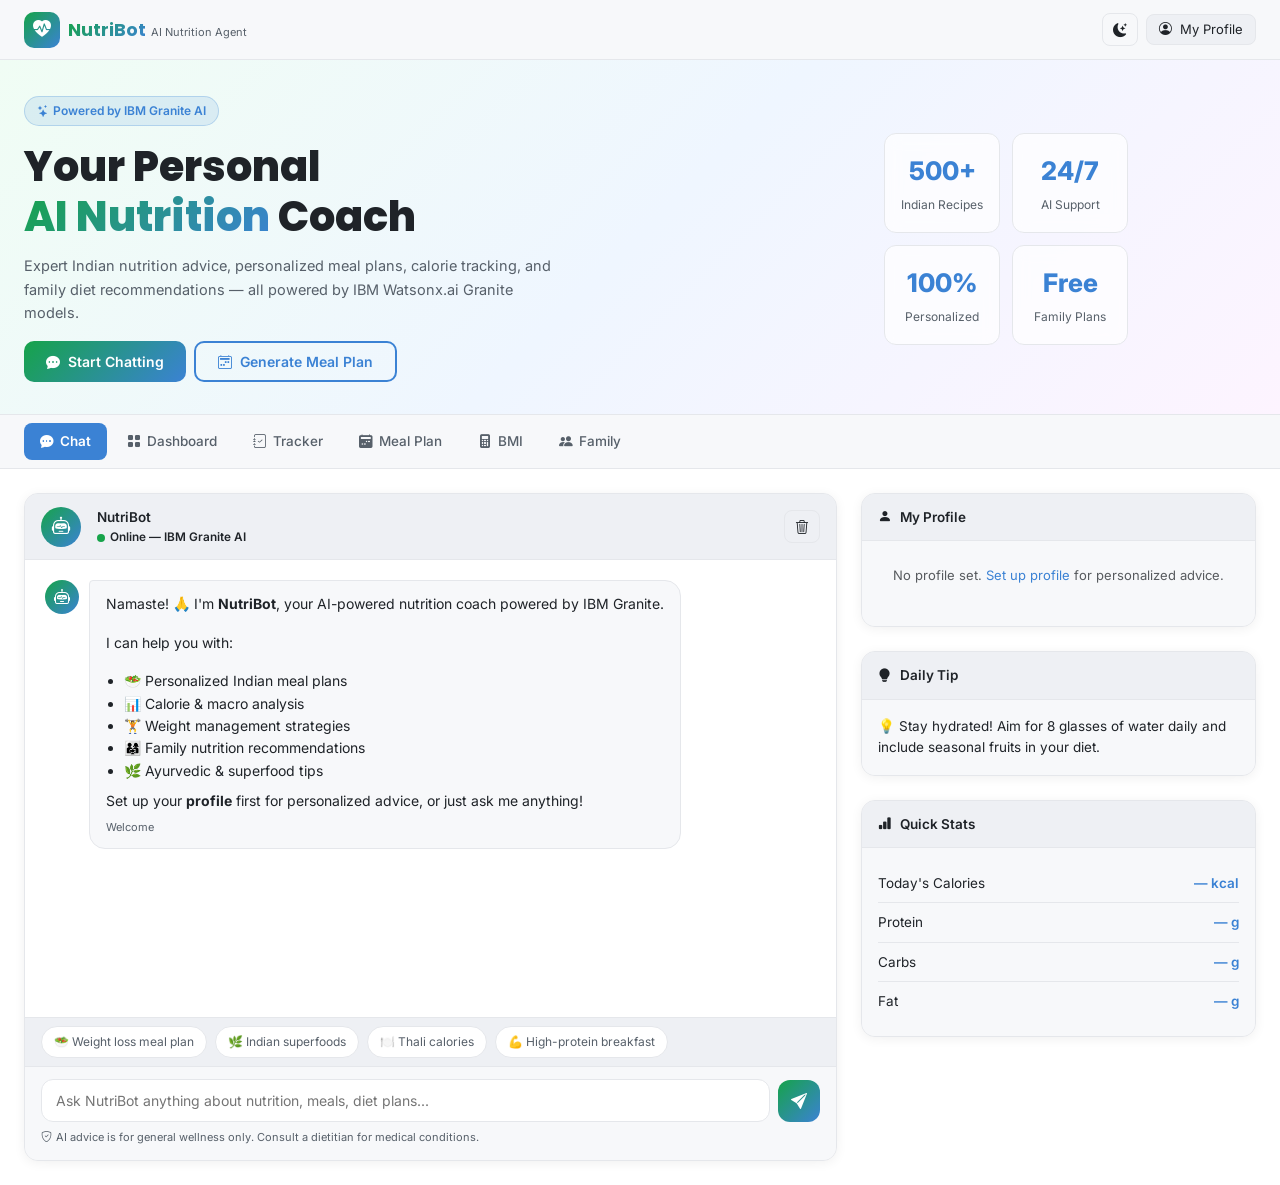
==== templates/index.html @ 31764395 "Initial commit" ====
<!DOCTYPE html>
<html lang="en" data-bs-theme="light">
<head>
  <meta charset="UTF-8" />
  <meta name="viewport" content="width=device-width, initial-scale=1.0" />
  <title>NutriBot — AI Nutrition Agent | IBM Watsonx.ai</title>
  <link href="https://cdn.jsdelivr.net/npm/bootstrap@5.3.3/dist/css/bootstrap.min.css" rel="stylesheet"/>
  <link href="https://cdn.jsdelivr.net/npm/bootstrap-icons@1.11.3/font/bootstrap-icons.css" rel="stylesheet"/>
  <link href="https://fonts.googleapis.com/css2?family=Inter:wght@300;400;500;600;700;800&family=Poppins:wght@400;600;700&display=swap" rel="stylesheet"/>
  <link rel="stylesheet" href="/static/css/style.css"/>
</head>
<body>

<!-- ════════════════════ NAVBAR ════════════════════ -->
<nav class="navbar navbar-expand-lg sticky-top" id="mainNav">
  <div class="container-fluid px-4">
    <a class="navbar-brand d-flex align-items-center gap-2" href="#">
      <div class="brand-icon">
        <i class="bi bi-heart-pulse-fill"></i>
      </div>
      <div>
        <span class="brand-name">NutriBot</span>
        <span class="brand-sub d-none d-sm-inline">AI Nutrition Agent</span>
      </div>
    </a>

    <div class="d-flex align-items-center gap-2 ms-auto">
      <button class="btn btn-sm btn-ghost" id="darkModeToggle" title="Toggle dark mode">
        <i class="bi bi-moon-stars-fill" id="darkIcon"></i>
      </button>
      <button class="btn btn-sm btn-profile" data-bs-toggle="modal" data-bs-target="#profileModal">
        <i class="bi bi-person-circle me-1"></i>
        <span id="navProfileName">My Profile</span>
      </button>
      <button class="navbar-toggler border-0" type="button" data-bs-toggle="offcanvas" data-bs-target="#mobileMenu">
        <i class="bi bi-list fs-4"></i>
      </button>
    </div>
  </div>
</nav>

<!-- ════════════════════ MOBILE OFFCANVAS NAV ════════════════════ -->
<div class="offcanvas offcanvas-end" id="mobileMenu">
  <div class="offcanvas-header">
    <h6 class="offcanvas-title">Navigation</h6>
    <button class="btn-close" data-bs-dismiss="offcanvas"></button>
  </div>
  <div class="offcanvas-body">
    <div class="nav flex-column gap-2">
      <button class="nav-link-btn active" onclick="showTab('chat')"><i class="bi bi-chat-dots-fill me-2"></i>Chat</button>
      <button class="nav-link-btn" onclick="showTab('dashboard')"><i class="bi bi-grid-fill me-2"></i>Dashboard</button>
      <button class="nav-link-btn" onclick="showTab('tracker')"><i class="bi bi-journal-check me-2"></i>Meal Tracker</button>
      <button class="nav-link-btn" onclick="showTab('planner')"><i class="bi bi-calendar2-week-fill me-2"></i>Meal Planner</button>
      <button class="nav-link-btn" onclick="showTab('bmi')"><i class="bi bi-calculator-fill me-2"></i>BMI Calculator</button>
      <button class="nav-link-btn" onclick="showTab('family')"><i class="bi bi-people-fill me-2"></i>Family Plan</button>
    </div>
  </div>
</div>

<!-- ════════════════════ HERO BANNER ════════════════════ -->
<div class="hero-banner" id="heroBanner">
  <div class="container-fluid px-4">
    <div class="row align-items-center gy-3">
      <div class="col-md-7">
        <div class="hero-badge mb-2"><i class="bi bi-stars me-1"></i> Powered by IBM Granite AI</div>
        <h1 class="hero-title">Your Personal<br><span class="hero-accent">AI Nutrition</span> Coach</h1>
        <p class="hero-sub">Expert Indian nutrition advice, personalized meal plans, calorie tracking, and family diet recommendations — all powered by IBM Watsonx.ai Granite models.</p>
        <div class="d-flex flex-wrap gap-2 mt-3">
          <button class="btn btn-primary-custom" onclick="showTab('chat')"><i class="bi bi-chat-dots-fill me-2"></i>Start Chatting</button>
          <button class="btn btn-outline-custom" onclick="showTab('planner')"><i class="bi bi-calendar2-week me-2"></i>Generate Meal Plan</button>
        </div>
      </div>
      <div class="col-md-5 d-none d-md-flex justify-content-center">
        <div class="hero-stats-grid">
          <div class="hero-stat"><span class="stat-num">500+</span><span class="stat-label">Indian Recipes</span></div>
          <div class="hero-stat"><span class="stat-num">24/7</span><span class="stat-label">AI Support</span></div>
          <div class="hero-stat"><span class="stat-num">100%</span><span class="stat-label">Personalized</span></div>
          <div class="hero-stat"><span class="stat-num">Free</span><span class="stat-label">Family Plans</span></div>
        </div>
      </div>
    </div>
  </div>
</div>

<!-- ════════════════════ TAB NAVIGATION ════════════════════ -->
<div class="tab-nav-wrapper sticky-top" id="tabNav">
  <div class="container-fluid px-4">
    <div class="tab-nav-inner">
      <button class="tab-btn active" id="tab-chat" onclick="showTab('chat')">
        <i class="bi bi-chat-dots-fill"></i><span>Chat</span>
      </button>
      <button class="tab-btn" id="tab-dashboard" onclick="showTab('dashboard')">
        <i class="bi bi-grid-fill"></i><span>Dashboard</span>
      </button>
      <button class="tab-btn" id="tab-tracker" onclick="showTab('tracker')">
        <i class="bi bi-journal-check"></i><span>Tracker</span>
      </button>
      <button class="tab-btn" id="tab-planner" onclick="showTab('planner')">
        <i class="bi bi-calendar2-week-fill"></i><span>Meal Plan</span>
      </button>
      <button class="tab-btn" id="tab-bmi" onclick="showTab('bmi')">
        <i class="bi bi-calculator-fill"></i><span>BMI</span>
      </button>
      <button class="tab-btn" id="tab-family" onclick="showTab('family')">
        <i class="bi bi-people-fill"></i><span>Family</span>
      </button>
    </div>
  </div>
</div>

<!-- ════════════════════ MAIN CONTENT ════════════════════ -->
<main class="main-content container-fluid px-4 py-4">

  <!-- ── CHAT TAB ─────────────────────────────────────── -->
  <div id="tab-content-chat" class="tab-content-panel active">
    <div class="row g-4">
      <!-- Chat Window -->
      <div class="col-lg-8">
        <div class="card-custom chat-card">
          <div class="card-header-custom">
            <div class="d-flex align-items-center gap-3">
              <div class="avatar-bot"><i class="bi bi-robot"></i></div>
              <div>
                <div class="fw-600">NutriBot</div>
                <div class="status-dot-wrap"><span class="status-dot"></span><small>Online — IBM Granite AI</small></div>
              </div>
            </div>
            <button class="btn btn-sm btn-ghost" onclick="clearChat()" title="Clear chat">
              <i class="bi bi-trash3"></i>
            </button>
          </div>

          <div class="chat-messages" id="chatMessages">
            <!-- Welcome message -->
            <div class="message bot-message">
              <div class="message-avatar"><i class="bi bi-robot"></i></div>
              <div class="message-bubble">
                <p>Namaste! 🙏 I'm <strong>NutriBot</strong>, your AI-powered nutrition coach powered by IBM Granite.</p>
                <p>I can help you with:</p>
                <ul class="mb-0">
                  <li>🥗 Personalized Indian meal plans</li>
                  <li>📊 Calorie & macro analysis</li>
                  <li>🏋️ Weight management strategies</li>
                  <li>👨‍👩‍👧 Family nutrition recommendations</li>
                  <li>🌿 Ayurvedic & superfood tips</li>
                </ul>
                <p class="mt-2 mb-0">Set up your <strong>profile</strong> first for personalized advice, or just ask me anything!</p>
                <span class="message-time">Welcome</span>
              </div>
            </div>
          </div>

          <!-- Quick prompts -->
          <div class="quick-prompts px-3 py-2">
            <div class="d-flex flex-wrap gap-2">
              <button class="quick-chip" onclick="sendQuick('Create a 1200 calorie Indian vegetarian meal plan for weight loss')">🥗 Weight loss meal plan</button>
              <button class="quick-chip" onclick="sendQuick('What are the best Indian superfoods for boosting immunity?')">🌿 Indian superfoods</button>
              <button class="quick-chip" onclick="sendQuick('How many calories are in a typical Indian thali?')">🍽️ Thali calories</button>
              <button class="quick-chip" onclick="sendQuick('Suggest high-protein vegetarian breakfast options')">💪 High-protein breakfast</button>
            </div>
          </div>

          <!-- Chat Input -->
          <div class="chat-input-area">
            <div class="d-flex align-items-end gap-2">
              <textarea class="chat-input" id="chatInput" placeholder="Ask NutriBot anything about nutrition, meals, diet plans..." rows="1" onkeydown="handleChatKey(event)" oninput="autoResize(this)"></textarea>
              <button class="btn btn-send" id="sendBtn" onclick="sendMessage()">
                <i class="bi bi-send-fill"></i>
              </button>
            </div>
            <div class="chat-footer-note"><i class="bi bi-shield-check me-1"></i>AI advice is for general wellness only. Consult a dietitian for medical conditions.</div>
          </div>
        </div>
      </div>

      <!-- Chat Sidebar -->
      <div class="col-lg-4">
        <div class="card-custom mb-4">
          <div class="card-header-custom"><span><i class="bi bi-person-fill me-2"></i>My Profile</span></div>
          <div class="card-body-custom p-3">
            <div id="profileSummary" class="profile-summary">
              <p class="text-muted text-center py-2">No profile set. <a href="#" onclick="openProfileModal()">Set up profile</a> for personalized advice.</p>
            </div>
          </div>
        </div>

        <div class="card-custom mb-4">
          <div class="card-header-custom"><span><i class="bi bi-lightbulb-fill me-2"></i>Daily Tip</span></div>
          <div class="card-body-custom p-3">
            <div id="dailyTip" class="tip-card">
              <div class="tip-loading"><div class="spinner-border spinner-border-sm text-success" role="status"></div><span class="ms-2">Loading tip...</span></div>
            </div>
          </div>
        </div>

        <div class="card-custom">
          <div class="card-header-custom"><span><i class="bi bi-bar-chart-fill me-2"></i>Quick Stats</span></div>
          <div class="card-body-custom p-3">
            <div class="quick-stat-item"><span>Today's Calories</span><span id="qs-calories" class="stat-val">— kcal</span></div>
            <div class="quick-stat-item"><span>Protein</span><span id="qs-protein" class="stat-val">— g</span></div>
            <div class="quick-stat-item"><span>Carbs</span><span id="qs-carbs" class="stat-val">— g</span></div>
            <div class="quick-stat-item"><span>Fat</span><span id="qs-fat" class="stat-val">— g</span></div>
          </div>
        </div>
      </div>
    </div>
  </div>

  <!-- ── DASHBOARD TAB ─────────────────────────────────── -->
  <div id="tab-content-dashboard" class="tab-content-panel">
    <div class="section-header">
      <h2 class="section-title"><i class="bi bi-grid-fill me-2"></i>Nutrition Dashboard</h2>
      <p class="section-sub">Your daily nutrition overview and insights</p>
    </div>
    <div class="row g-4">
      <!-- Calorie Ring -->
      <div class="col-sm-6 col-lg-3">
        <div class="card-custom metric-card">
          <div class="metric-icon bg-success-soft"><i class="bi bi-fire text-success"></i></div>
          <div class="metric-value" id="dash-calories">0</div>
          <div class="metric-label">Calories Today</div>
          <div class="metric-sub" id="dash-calorie-goal">Goal: — kcal</div>
          <div class="progress mt-2" style="height:6px">
            <div class="progress-bar bg-success" id="dash-calorie-bar" style="width:0%"></div>
          </div>
        </div>
      </div>
      <div class="col-sm-6 col-lg-3">
        <div class="card-custom metric-card">
          <div class="metric-icon bg-primary-soft"><i class="bi bi-egg-fried text-primary"></i></div>
          <div class="metric-value" id="dash-protein">0g</div>
          <div class="metric-label">Protein</div>
          <div class="metric-sub" id="dash-protein-goal">Goal: — g</div>
          <div class="progress mt-2" style="height:6px">
            <div class="progress-bar bg-primary" id="dash-protein-bar" style="width:0%"></div>
          </div>
        </div>
      </div>
      <div class="col-sm-6 col-lg-3">
        <div class="card-custom metric-card">
          <div class="metric-icon bg-warning-soft"><i class="bi bi-basket-fill text-warning"></i></div>
          <div class="metric-value" id="dash-carbs">0g</div>
          <div class="metric-label">Carbohydrates</div>
          <div class="metric-sub" id="dash-carbs-goal">Goal: — g</div>
          <div class="progress mt-2" style="height:6px">
            <div class="progress-bar bg-warning" id="dash-carbs-bar" style="width:0%"></div>
          </div>
        </div>
      </div>
      <div class="col-sm-6 col-lg-3">
        <div class="card-custom metric-card">
          <div class="metric-icon bg-danger-soft"><i class="bi bi-droplet-fill text-danger"></i></div>
          <div class="metric-value" id="dash-fat">0g</div>
          <div class="metric-label">Fat</div>
          <div class="metric-sub" id="dash-fat-goal">Goal: — g</div>
          <div class="progress mt-2" style="height:6px">
            <div class="progress-bar bg-danger" id="dash-fat-bar" style="width:0%"></div>
          </div>
        </div>
      </div>

      <!-- Macro Chart -->
      <div class="col-lg-5">
        <div class="card-custom h-100">
          <div class="card-header-custom"><span><i class="bi bi-pie-chart-fill me-2"></i>Macro Breakdown</span></div>
          <div class="card-body-custom p-3 d-flex align-items-center justify-content-center">
            <div class="macro-donut-wrap">
              <svg viewBox="0 0 200 200" class="macro-donut" id="macroPieChart">
                <circle cx="100" cy="100" r="70" fill="none" stroke="#e5e7eb" stroke-width="30"/>
                <circle cx="100" cy="100" r="70" fill="none" stroke="#3b82f6" stroke-width="30"
                  stroke-dasharray="0 440" id="donut-protein" stroke-dashoffset="0"
                  transform="rotate(-90 100 100)"/>
                <circle cx="100" cy="100" r="70" fill="none" stroke="#f59e0b" stroke-width="30"
                  stroke-dasharray="0 440" id="donut-carbs" stroke-dashoffset="0"
                  transform="rotate(-90 100 100)"/>
                <circle cx="100" cy="100" r="70" fill="none" stroke="#ef4444" stroke-width="30"
                  stroke-dasharray="0 440" id="donut-fat" stroke-dashoffset="0"
                  transform="rotate(-90 100 100)"/>
                <text x="100" y="97" text-anchor="middle" class="donut-center-num" id="donut-kcal">0</text>
                <text x="100" y="113" text-anchor="middle" class="donut-center-label">kcal</text>
              </svg>
              <div class="donut-legend">
                <div class="legend-item"><span class="dot bg-primary"></span>Protein</div>
                <div class="legend-item"><span class="dot bg-warning"></span>Carbs</div>
                <div class="legend-item"><span class="dot bg-danger"></span>Fat</div>
              </div>
            </div>
          </div>
        </div>
      </div>

      <!-- Today's Log -->
      <div class="col-lg-7">
        <div class="card-custom h-100">
          <div class="card-header-custom">
            <span><i class="bi bi-list-check me-2"></i>Today's Meals</span>
            <button class="btn btn-sm btn-ghost" onclick="showTab('tracker')">View All</button>
          </div>
          <div class="card-body-custom p-0">
            <div id="dash-meal-list" class="meal-list-compact">
              <p class="text-muted text-center py-4">No meals logged today.<br>Go to <a href="#" onclick="showTab('tracker')">Meal Tracker</a> to add meals.</p>
            </div>
          </div>
        </div>
      </div>

      <!-- Water Tracker -->
      <div class="col-sm-6 col-lg-4">
        <div class="card-custom">
          <div class="card-header-custom"><span><i class="bi bi-droplet-half me-2"></i>Water Intake</span></div>
          <div class="card-body-custom p-3">
            <div class="water-tracker">
              <div class="water-glasses" id="waterGlasses"></div>
              <div class="d-flex justify-content-between align-items-center mt-3">
                <span id="waterCount" class="water-count">0 / 8 glasses</span>
                <div class="d-flex gap-2">
                  <button class="btn btn-sm btn-outline-primary" onclick="addWater()"><i class="bi bi-plus"></i></button>
                  <button class="btn btn-sm btn-outline-secondary" onclick="removeWater()"><i class="bi bi-dash"></i></button>
                </div>
              </div>
            </div>
          </div>
        </div>
      </div>

      <!-- Fiber Tracker -->
      <div class="col-sm-6 col-lg-4">
        <div class="card-custom">
          <div class="card-header-custom"><span><i class="bi bi-leaf-fill me-2"></i>Fiber Intake</span></div>
          <div class="card-body-custom p-3">
            <div class="text-center">
              <div class="fiber-gauge-wrap">
                <div class="fiber-value" id="fiber-val">0g</div>
                <div class="fiber-goal">Goal: 25–30g</div>
              </div>
              <div class="progress mt-2" style="height:10px;border-radius:10px">
                <div class="progress-bar bg-success" id="fiber-bar" style="width:0%"></div>
              </div>
            </div>
          </div>
        </div>
      </div>

      <!-- Quick Analyze -->
      <div class="col-lg-4">
        <div class="card-custom">
          <div class="card-header-custom"><span><i class="bi bi-search me-2"></i>Analyze a Meal</span></div>
          <div class="card-body-custom p-3">
            <textarea class="form-control" id="analyzeMealInput" rows="3" placeholder="Describe a meal, e.g. '2 rotis with dal and sabzi'"></textarea>
            <button class="btn btn-primary-custom w-100 mt-2" onclick="analyzeMeal()">
              <span id="analyzeBtn-text"><i class="bi bi-magic me-2"></i>Analyze</span>
              <span id="analyzeBtn-spinner" class="d-none"><div class="spinner-border spinner-border-sm"></div> Analyzing...</span>
            </button>
            <div id="analyzeResult" class="result-box mt-3 d-none"></div>
          </div>
        </div>
      </div>
    </div>
  </div>

  <!-- ── MEAL TRACKER TAB ──────────────────────────────── -->
  <div id="tab-content-tracker" class="tab-content-panel">
    <div class="section-header">
      <h2 class="section-title"><i class="bi bi-journal-check me-2"></i>Meal Tracker</h2>
      <p class="section-sub">Track your daily food intake and monitor macros against your plan</p>
    </div>
    <div class="row g-4">
      <!-- Log Meal Form -->
      <div class="col-lg-4">
        <div class="card-custom">
          <div class="card-header-custom"><span><i class="bi bi-plus-circle-fill me-2"></i>Log a Meal</span></div>
          <div class="card-body-custom p-3">
            <div class="mb-3">
              <label class="form-label">Meal Name *</label>
              <input type="text" class="form-control" id="track-meal" placeholder="e.g. Dal Tadka with 2 Rotis"/>
            </div>
            <div class="row g-2">
              <div class="col-6">
                <label class="form-label">Calories *</label>
                <input type="number" class="form-control" id="track-calories" placeholder="kcal" min="0"/>
              </div>
              <div class="col-6">
                <label class="form-label">Protein (g)</label>
                <input type="number" class="form-control" id="track-protein" placeholder="g" min="0"/>
              </div>
              <div class="col-6">
                <label class="form-label">Carbs (g)</label>
                <input type="number" class="form-control" id="track-carbs" placeholder="g" min="0"/>
              </div>
              <div class="col-6">
                <label class="form-label">Fat (g)</label>
                <input type="number" class="form-control" id="track-fat" placeholder="g" min="0"/>
              </div>
              <div class="col-6">
                <label class="form-label">Fiber (g)</label>
                <input type="number" class="form-control" id="track-fiber" placeholder="g" min="0"/>
              </div>
              <div class="col-6">
                <label class="form-label">Time</label>
                <input type="time" class="form-control" id="track-time"/>
              </div>
            </div>
            <button class="btn btn-primary-custom w-100 mt-3" onclick="logMeal()">
              <i class="bi bi-plus-lg me-2"></i>Add to Tracker
            </button>
            <button class="btn btn-outline-secondary w-100 mt-2" onclick="openAnalyzeAndLog()">
              <i class="bi bi-magic me-2"></i>AI Auto-Fill
            </button>
          </div>
        </div>

        <!-- Daily Targets Card -->
        <div class="card-custom mt-4">
          <div class="card-header-custom">
            <span><i class="bi bi-bullseye me-2"></i>Daily Targets</span>
            <button class="btn btn-sm btn-ghost" onclick="openProfileModal()"><i class="bi bi-pencil"></i></button>
          </div>
          <div class="card-body-custom p-3" id="daily-targets-panel">
            <p class="text-muted text-center small">Set your profile to see targets</p>
          </div>
        </div>
      </div>

      <!-- Today's Log -->
      <div class="col-lg-8">
        <div class="card-custom">
          <div class="card-header-custom">
            <span><i class="bi bi-calendar-check me-2"></i>Today's Log — <span id="todayDate"></span></span>
            <button class="btn btn-sm btn-outline-danger" onclick="clearTodayLog()"><i class="bi bi-trash3 me-1"></i>Clear</button>
          </div>
          <div class="card-body-custom p-0">
            <div id="todayMealList" class="meal-log-list">
              <div class="empty-state"><i class="bi bi-journal-plus"></i><p>No meals logged today</p><small>Start by logging your breakfast!</small></div>
            </div>
          </div>
        </div>

        <!-- Macro Progress Bars -->
        <div class="card-custom mt-4">
          <div class="card-header-custom"><span><i class="bi bi-bar-chart-steps me-2"></i>Macro Progress</span></div>
          <div class="card-body-custom p-3">
            <div class="macro-progress-item mb-3">
              <div class="d-flex justify-content-between mb-1">
                <span class="fw-500"><i class="bi bi-fire text-success me-1"></i>Calories</span>
                <span id="prog-cal-text">0 / — kcal</span>
              </div>
              <div class="progress" style="height:12px;border-radius:6px">
                <div class="progress-bar bg-success" id="prog-cal-bar" style="width:0%"></div>
              </div>
            </div>
            <div class="macro-progress-item mb-3">
              <div class="d-flex justify-content-between mb-1">
                <span class="fw-500"><i class="bi bi-egg-fried text-primary me-1"></i>Protein</span>
                <span id="prog-pro-text">0 / — g</span>
              </div>
              <div class="progress" style="height:12px;border-radius:6px">
                <div class="progress-bar bg-primary" id="prog-pro-bar" style="width:0%"></div>
              </div>
            </div>
            <div class="macro-progress-item mb-3">
              <div class="d-flex justify-content-between mb-1">
                <span class="fw-500"><i class="bi bi-basket-fill text-warning me-1"></i>Carbs</span>
                <span id="prog-carb-text">0 / — g</span>
              </div>
              <div class="progress" style="height:12px;border-radius:6px">
                <div class="progress-bar bg-warning" id="prog-carb-bar" style="width:0%"></div>
              </div>
            </div>
            <div class="macro-progress-item">
              <div class="d-flex justify-content-between mb-1">
                <span class="fw-500"><i class="bi bi-droplet-fill text-danger me-1"></i>Fat</span>
                <span id="prog-fat-text">0 / — g</span>
              </div>
              <div class="progress" style="height:12px;border-radius:6px">
                <div class="progress-bar bg-danger" id="prog-fat-bar" style="width:0%"></div>
              </div>
            </div>
          </div>
        </div>
      </div>
    </div>

    <!-- AI Analyze & Log Modal -->
    <div class="modal fade" id="analyzeLogModal" tabindex="-1">
      <div class="modal-dialog modal-lg">
        <div class="modal-content card-custom border-0">
          <div class="modal-header card-header-custom">
            <h5 class="modal-title"><i class="bi bi-magic me-2"></i>AI Meal Analyzer</h5>
            <button class="btn-close" data-bs-dismiss="modal"></button>
          </div>
          <div class="modal-body p-4">
            <div class="mb-3">
              <label class="form-label">Describe your meal</label>
              <textarea class="form-control" id="aiAnalyzeInput" rows="3" placeholder="e.g. 2 rotis with dal makhani and baingan bharta"></textarea>
            </div>
            <button class="btn btn-primary-custom" onclick="aiAnalyzeForLog()">
              <span id="aiAnalyzeBtn-text"><i class="bi bi-magic me-2"></i>Analyze with AI</span>
              <span id="aiAnalyzeBtn-spinner" class="d-none"><div class="spinner-border spinner-border-sm"></div> Analyzing...</span>
            </button>
            <div id="aiAnalyzeResult" class="result-box mt-3 d-none"></div>
            <div id="aiAnalyzeLogForm" class="mt-3 d-none">
              <hr/>
              <h6>Parsed Values (edit if needed):</h6>
              <div class="row g-2">
                <div class="col-6"><label>Meal Name</label><input type="text" class="form-control" id="ai-meal-name"/></div>
                <div class="col-6"><label>Calories</label><input type="number" class="form-control" id="ai-calories"/></div>
                <div class="col-4"><label>Protein (g)</label><input type="number" class="form-control" id="ai-protein"/></div>
                <div class="col-4"><label>Carbs (g)</label><input type="number" class="form-control" id="ai-carbs"/></div>
                <div class="col-4"><label>Fat (g)</label><input type="number" class="form-control" id="ai-fat"/></div>
              </div>
              <button class="btn btn-success w-100 mt-3" onclick="logFromAI()"><i class="bi bi-check-lg me-2"></i>Add to Tracker</button>
            </div>
          </div>
        </div>
      </div>
    </div>
  </div>

  <!-- ── MEAL PLANNER TAB ──────────────────────────────── -->
  <div id="tab-content-planner" class="tab-content-panel">
    <div class="section-header">
      <h2 class="section-title"><i class="bi bi-calendar2-week-fill me-2"></i>AI Meal Planner</h2>
      <p class="section-sub">Generate personalized meal plans powered by IBM Granite</p>
    </div>
    <div class="row g-4">
      <div class="col-lg-4">
        <div class="card-custom">
          <div class="card-header-custom"><span><i class="bi bi-sliders me-2"></i>Plan Settings</span></div>
          <div class="card-body-custom p-3">
            <div class="mb-3">
              <label class="form-label">Daily Calorie Target</label>
              <input type="number" class="form-control" id="plan-calories" value="2000" min="1200" max="4000"/>
            </div>
            <div class="mb-3">
              <label class="form-label">Diet Type</label>
              <select class="form-select" id="plan-diet">
                <option value="vegetarian">Vegetarian</option>
                <option value="vegan">Vegan</option>
                <option value="eggetarian">Eggetarian</option>
                <option value="non-vegetarian">Non-Vegetarian</option>
                <option value="jain">Jain</option>
                <option value="sattvic">Sattvic / Ayurvedic</option>
              </select>
            </div>
            <div class="mb-3">
              <label class="form-label">Cuisine Preference</label>
              <select class="form-select" id="plan-cuisine">
                <option value="Indian">Indian (Mixed)</option>
                <option value="North Indian">North Indian</option>
                <option value="South Indian">South Indian</option>
                <option value="Gujarati">Gujarati</option>
                <option value="Bengali">Bengali</option>
                <option value="Punjabi">Punjabi</option>
                <option value="Mediterranean">Mediterranean</option>
              </select>
            </div>
            <div class="mb-3">
              <label class="form-label">Goal</label>
              <select class="form-select" id="plan-goal">
                <option value="maintain weight">Maintain Weight</option>
                <option value="lose weight">Lose Weight</option>
                <option value="gain muscle">Gain Muscle</option>
                <option value="improve energy">Improve Energy</option>
                <option value="manage diabetes">Manage Diabetes</option>
              </select>
            </div>
            <div class="mb-3">
              <label class="form-label">Number of Days</label>
              <select class="form-select" id="plan-days">
                <option value="1">1 Day</option>
                <option value="3">3 Days</option>
                <option value="7" selected>7 Days</option>
              </select>
            </div>
            <div class="mb-3">
              <label class="form-label">Allergies / Restrictions</label>
              <input type="text" class="form-control" id="plan-allergies" placeholder="e.g. nuts, gluten, dairy"/>
            </div>
            <button class="btn btn-primary-custom w-100" onclick="generateMealPlan()" id="genPlanBtn">
              <span id="planBtn-text"><i class="bi bi-magic me-2"></i>Generate Plan with AI</span>
              <span id="planBtn-spinner" class="d-none"><div class="spinner-border spinner-border-sm"></div> Generating...</span>
            </button>
          </div>
        </div>
      </div>

      <div class="col-lg-8">
        <div class="card-custom" id="mealPlanResult">
          <div class="card-header-custom">
            <span><i class="bi bi-calendar2-check me-2"></i>Generated Meal Plan</span>
            <button class="btn btn-sm btn-ghost" id="copyPlanBtn" onclick="copyPlan()" style="display:none"><i class="bi bi-clipboard me-1"></i>Copy</button>
          </div>
          <div class="card-body-custom p-4" id="mealPlanContent">
            <div class="empty-state">
              <i class="bi bi-calendar2-plus"></i>
              <p>Your AI-generated meal plan will appear here</p>
              <small>Configure your preferences and click "Generate Plan"</small>
            </div>
          </div>
        </div>
      </div>
    </div>
  </div>

  <!-- ── BMI CALCULATOR TAB ────────────────────────────── -->
  <div id="tab-content-bmi" class="tab-content-panel">
    <div class="section-header">
      <h2 class="section-title"><i class="bi bi-calculator-fill me-2"></i>BMI & Nutrition Calculator</h2>
      <p class="section-sub">Calculate your BMI, BMR, TDEE and personalized macro targets</p>
    </div>
    <div class="row g-4">
      <div class="col-lg-5">
        <div class="card-custom">
          <div class="card-header-custom"><span><i class="bi bi-person-fill me-2"></i>Your Measurements</span></div>
          <div class="card-body-custom p-3">
            <div class="row g-3">
              <div class="col-6">
                <label class="form-label">Weight (kg) *</label>
                <input type="number" class="form-control" id="bmi-weight" placeholder="e.g. 65" min="20" max="300"/>
              </div>
              <div class="col-6">
                <label class="form-label">Height (cm) *</label>
                <input type="number" class="form-control" id="bmi-height" placeholder="e.g. 165" min="100" max="250"/>
              </div>
              <div class="col-6">
                <label class="form-label">Age *</label>
                <input type="number" class="form-control" id="bmi-age" placeholder="e.g. 28" min="10" max="100"/>
              </div>
              <div class="col-6">
                <label class="form-label">Gender *</label>
                <select class="form-select" id="bmi-gender">
                  <option value="male">Male</option>
                  <option value="female">Female</option>
                </select>
              </div>
              <div class="col-12">
                <label class="form-label">Activity Level</label>
                <select class="form-select" id="bmi-activity">
                  <option value="sedentary">Sedentary (desk job, no exercise)</option>
                  <option value="light">Light (1-3 days/week exercise)</option>
                  <option value="moderate" selected>Moderate (3-5 days/week)</option>
                  <option value="active">Active (6-7 days/week)</option>
                  <option value="very_active">Very Active (athlete)</option>
                </select>
              </div>
              <div class="col-6">
                <label class="form-label">Goal</label>
                <select class="form-select" id="bmi-goal">
                  <option value="maintain">Maintain</option>
                  <option value="lose">Lose Weight</option>
                  <option value="gain">Gain Weight</option>
                </select>
              </div>
              <div class="col-6">
                <label class="form-label">Macro Split</label>
                <select class="form-select" id="bmi-split">
                  <option value="balanced">Balanced (50/25/25)</option>
                  <option value="high_protein">High Protein (30/40/30)</option>
                  <option value="low_carb">Low Carb (25/35/40)</option>
                  <option value="keto">Keto (5/30/65)</option>
                </select>
              </div>
              <div class="col-12">
                <button class="btn btn-primary-custom w-100" onclick="calculateBMI()">
                  <i class="bi bi-calculator me-2"></i>Calculate
                </button>
              </div>
            </div>
          </div>
        </div>
      </div>

      <div class="col-lg-7" id="bmiResults" style="display:none">
        <div class="row g-3">
          <!-- BMI Card -->
          <div class="col-sm-6">
            <div class="card-custom metric-card text-center">
              <div class="bmi-circle" id="bmiCircle">
                <span id="bmiValue">--</span>
              </div>
              <div class="metric-label mt-2">BMI</div>
              <div class="badge mt-1" id="bmiCategory">--</div>
            </div>
          </div>
          <!-- BMR Card -->
          <div class="col-sm-6">
            <div class="card-custom metric-card">
              <div class="metric-icon bg-primary-soft"><i class="bi bi-heart-pulse-fill text-primary"></i></div>
              <div class="metric-value" id="bmrValue">--</div>
              <div class="metric-label">BMR (kcal/day)</div>
              <div class="metric-sub">Basal Metabolic Rate</div>
            </div>
          </div>
          <!-- TDEE Card -->
          <div class="col-sm-6">
            <div class="card-custom metric-card">
              <div class="metric-icon bg-warning-soft"><i class="bi bi-lightning-charge-fill text-warning"></i></div>
              <div class="metric-value" id="tdeeValue">--</div>
              <div class="metric-label">TDEE (kcal/day)</div>
              <div class="metric-sub">Total Daily Energy</div>
            </div>
          </div>
          <!-- Target Calories -->
          <div class="col-sm-6">
            <div class="card-custom metric-card">
              <div class="metric-icon bg-success-soft"><i class="bi bi-bullseye text-success"></i></div>
              <div class="metric-value" id="targetCalories">--</div>
              <div class="metric-label">Target (kcal/day)</div>
              <div class="metric-sub">Based on your goal</div>
            </div>
          </div>
          <!-- Macro Targets -->
          <div class="col-12">
            <div class="card-custom">
              <div class="card-header-custom"><span><i class="bi bi-bar-chart-fill me-2"></i>Daily Macro Targets</span></div>
              <div class="card-body-custom p-3">
                <div class="row g-3" id="macroTargets"></div>
              </div>
            </div>
          </div>
          <!-- BMI Scale -->
          <div class="col-12">
            <div class="card-custom">
              <div class="card-header-custom"><span><i class="bi bi-rulers me-2"></i>BMI Scale</span></div>
              <div class="card-body-custom p-3">
                <div class="bmi-scale">
                  <div class="bmi-scale-bar"></div>
                  <div class="bmi-scale-labels">
                    <span>Underweight<br>&lt;18.5</span>
                    <span>Normal<br>18.5–24.9</span>
                    <span>Overweight<br>25–29.9</span>
                    <span>Obese<br>&gt;30</span>
                  </div>
                  <div class="bmi-scale-pointer" id="bmiPointer" style="left:0%">▲</div>
                </div>
              </div>
            </div>
          </div>
        </div>
      </div>

      <!-- BMI placeholder -->
      <div class="col-lg-7" id="bmiPlaceholder">
        <div class="card-custom h-100">
          <div class="card-body-custom p-4 d-flex align-items-center justify-content-center">
            <div class="empty-state">
              <i class="bi bi-calculator" style="font-size:4rem;color:var(--accent)"></i>
              <p>Enter your measurements and click Calculate</p>
              <small>We'll compute your BMI, BMR, TDEE, and personalized macro targets</small>
            </div>
          </div>
        </div>
      </div>
    </div>
  </div>

  <!-- ── FAMILY PLAN TAB ───────────────────────────────── -->
  <div id="tab-content-family" class="tab-content-panel">
    <div class="section-header">
      <h2 class="section-title"><i class="bi bi-people-fill me-2"></i>Family Nutrition Planner</h2>
      <p class="section-sub">Create personalized nutrition plans for every family member</p>
    </div>
    <div class="row g-4">
      <div class="col-lg-5">
        <div class="card-custom">
          <div class="card-header-custom">
            <span><i class="bi bi-person-plus-fill me-2"></i>Family Members</span>
            <button class="btn btn-sm btn-primary-custom" onclick="addFamilyMember()"><i class="bi bi-plus-lg"></i></button>
          </div>
          <div class="card-body-custom p-3">
            <div id="familyMembersList">
              <!-- Members added dynamically -->
            </div>
            <button class="btn btn-outline-secondary w-100 mt-2" onclick="addFamilyMember()">
              <i class="bi bi-plus-circle me-2"></i>Add Family Member
            </button>
            <hr/>
            <div class="mb-3">
              <label class="form-label">Family Cuisine Preference</label>
              <select class="form-select" id="family-cuisine">
                <option value="Indian">Indian (Mixed)</option>
                <option value="North Indian">North Indian</option>
                <option value="South Indian">South Indian</option>
                <option value="Gujarati">Gujarati</option>
              </select>
            </div>
            <button class="btn btn-primary-custom w-100" onclick="generateFamilyPlan()" id="familyPlanBtn">
              <span id="familyBtn-text"><i class="bi bi-magic me-2"></i>Generate Family Plan</span>
              <span id="familyBtn-spinner" class="d-none"><div class="spinner-border spinner-border-sm"></div> Generating...</span>
            </button>
          </div>
        </div>
      </div>

      <div class="col-lg-7">
        <div class="card-custom">
          <div class="card-header-custom">
            <span><i class="bi bi-people-fill me-2"></i>Family Nutrition Plan</span>
            <button class="btn btn-sm btn-ghost" id="copyFamilyBtn" onclick="copyFamilyPlan()" style="display:none"><i class="bi bi-clipboard"></i></button>
          </div>
          <div class="card-body-custom p-4" id="familyPlanContent">
            <div class="empty-state">
              <i class="bi bi-people"></i>
              <p>Add family members and generate your personalized family plan</p>
              <small>Supports children, teens, adults, and seniors</small>
            </div>
          </div>
        </div>
      </div>
    </div>
  </div>

</main>

<!-- ════════════════════ PROFILE MODAL ════════════════════ -->
<div class="modal fade" id="profileModal" tabindex="-1">
  <div class="modal-dialog modal-lg">
    <div class="modal-content card-custom border-0">
      <div class="modal-header card-header-custom">
        <h5 class="modal-title"><i class="bi bi-person-circle me-2"></i>My Nutrition Profile</h5>
        <button class="btn-close" data-bs-dismiss="modal"></button>
      </div>
      <div class="modal-body p-4">
        <div class="row g-3">
          <div class="col-sm-6">
            <label class="form-label">Name</label>
            <input type="text" class="form-control" id="p-name" placeholder="Your name"/>
          </div>
          <div class="col-sm-6">
            <label class="form-label">Age</label>
            <input type="number" class="form-control" id="p-age" placeholder="Years" min="10" max="100"/>
          </div>
          <div class="col-sm-6">
            <label class="form-label">Gender</label>
            <select class="form-select" id="p-gender">
              <option value="male">Male</option>
              <option value="female">Female</option>
              <option value="other">Other / Prefer not to say</option>
            </select>
          </div>
          <div class="col-sm-3">
            <label class="form-label">Weight (kg)</label>
            <input type="number" class="form-control" id="p-weight" placeholder="kg"/>
          </div>
          <div class="col-sm-3">
            <label class="form-label">Height (cm)</label>
            <input type="number" class="form-control" id="p-height" placeholder="cm"/>
          </div>
          <div class="col-sm-6">
            <label class="form-label">Fitness Goal</label>
            <select class="form-select" id="p-goal">
              <option value="maintain weight">Maintain Weight</option>
              <option value="lose weight">Lose Weight</option>
              <option value="gain muscle">Gain Muscle</option>
              <option value="improve energy">Improve Energy</option>
              <option value="manage diabetes">Manage Diabetes</option>
            </select>
          </div>
          <div class="col-sm-6">
            <label class="form-label">Diet Type</label>
            <select class="form-select" id="p-diet">
              <option value="vegetarian">Vegetarian</option>
              <option value="vegan">Vegan</option>
              <option value="eggetarian">Eggetarian</option>
              <option value="non-vegetarian">Non-Vegetarian</option>
              <option value="jain">Jain</option>
            </select>
          </div>
          <div class="col-sm-6">
            <label class="form-label">Activity Level</label>
            <select class="form-select" id="p-activity">
              <option value="sedentary">Sedentary</option>
              <option value="light">Light Activity</option>
              <option value="moderate" selected>Moderate</option>
              <option value="active">Very Active</option>
            </select>
          </div>
          <div class="col-12">
            <label class="form-label">Allergies / Food Restrictions</label>
            <input type="text" class="form-control" id="p-allergies" placeholder="e.g. nuts, gluten, dairy, shellfish"/>
          </div>
          <div class="col-sm-6">
            <label class="form-label">Target Daily Calories</label>
            <input type="number" class="form-control" id="p-calories" placeholder="e.g. 1800 (auto-calculated)"/>
          </div>
          <div class="col-sm-6">
            <label class="form-label">Macro Split Preference</label>
            <select class="form-select" id="p-split">
              <option value="balanced">Balanced (50/25/25)</option>
              <option value="high_protein">High Protein (30/40/30)</option>
              <option value="low_carb">Low Carb (25/35/40)</option>
            </select>
          </div>
        </div>
      </div>
      <div class="modal-footer">
        <button class="btn btn-outline-secondary" data-bs-dismiss="modal">Cancel</button>
        <button class="btn btn-primary-custom" onclick="saveProfile()"><i class="bi bi-check-lg me-2"></i>Save Profile</button>
      </div>
    </div>
  </div>
</div>

<!-- ════════════════════ TOAST CONTAINER ════════════════════ -->
<div class="toast-container position-fixed bottom-0 end-0 p-3">
  <div id="appToast" class="toast align-items-center border-0" role="alert">
    <div class="d-flex">
      <div class="toast-body" id="toastMsg">Message</div>
      <button class="btn-close me-2 m-auto" data-bs-dismiss="toast"></button>
    </div>
  </div>
</div>

<!-- ════════════════════ SCRIPTS ════════════════════ -->
<script src="https://cdn.jsdelivr.net/npm/bootstrap@5.3.3/dist/js/bootstrap.bundle.min.js"></script>
<script src="/static/js/app.js"></script>
</body>
</html>
---- static/css/style.css ----
/* ══════════════════════════════════════════════
   NutriBot — AI Nutrition Agent | Stylesheet
   IBM Watsonx.ai + Flask Application
   ══════════════════════════════════════════════ */

/* ── CSS Variables ───────────────────────────── */
:root {
  --bg:          #ffffff;
  --surface:     #f7f8fa;
  --surface-2:   #eef0f4;
  --border:      #e5e7eb;
  --text:        #1f2328;
  --text-muted:  #57606a;
  --accent:      #3b82d4;
  --accent-dark: #2563a8;
  --success:     #16a34a;
  --warning:     #d97706;
  --danger:      #dc2626;
  --nav-h:       60px;
  --tab-h:       52px;
  --radius:      14px;
  --shadow:      0 2px 12px rgba(0,0,0,0.06);
  --shadow-lg:   0 8px 32px rgba(0,0,0,0.10);
  --font:        'Inter', 'Segoe UI', system-ui, sans-serif;
  --font-brand:  'Poppins', 'Segoe UI', system-ui, sans-serif;
  --transition:  0.2s ease;
}

[data-bs-theme="dark"] {
  --bg:        #0d1117;
  --surface:   #161b22;
  --surface-2: #21262d;
  --border:    #30363d;
  --text:      #e6edf3;
  --text-muted:#8b949e;
  --shadow:    0 2px 12px rgba(0,0,0,0.3);
  --shadow-lg: 0 8px 32px rgba(0,0,0,0.5);
}

/* ── Base ────────────────────────────────────── */
*, *::before, *::after { box-sizing: border-box; }

body {
  font-family: var(--font);
  background: var(--bg);
  color: var(--text);
  font-size: 14.5px;
  line-height: 1.65;
  transition: background var(--transition), color var(--transition);
}

h1,h2,h3,h4,h5,h6 { font-family: var(--font-brand); }

a { color: var(--accent); text-decoration: none; }
a:hover { text-decoration: underline; }

.fw-500 { font-weight: 500; }
.fw-600 { font-weight: 600; }

/* ── Scrollbar ───────────────────────────────── */
::-webkit-scrollbar { width: 6px; height: 6px; }
::-webkit-scrollbar-track { background: var(--surface); }
::-webkit-scrollbar-thumb { background: var(--border); border-radius: 3px; }
::-webkit-scrollbar-thumb:hover { background: var(--text-muted); }

/* ══════════════════════════════════════════════
   NAVBAR
   ══════════════════════════════════════════════ */
#mainNav {
  background: var(--surface);
  border-bottom: 1px solid var(--border);
  height: var(--nav-h);
  z-index: 1030;
  transition: background var(--transition);
}

.brand-icon {
  width: 36px; height: 36px;
  background: linear-gradient(135deg, #16a34a, #3b82d4);
  border-radius: 10px;
  display: flex; align-items: center; justify-content: center;
  color: white; font-size: 18px;
}

.brand-name {
  font-family: var(--font-brand);
  font-weight: 700; font-size: 1.1rem;
  background: linear-gradient(135deg, #16a34a, #3b82d4);
  -webkit-background-clip: text;
  -webkit-text-fill-color: transparent;
  background-clip: text;
}

.brand-sub {
  font-size: 11px; color: var(--text-muted);
  display: block; margin-top: -3px;
}

.btn-ghost {
  background: transparent;
  border: 1px solid var(--border);
  color: var(--text);
  border-radius: 8px;
  padding: 5px 10px;
  transition: all var(--transition);
}
.btn-ghost:hover { background: var(--surface-2); color: var(--text); border-color: var(--text-muted); }

.btn-profile {
  background: var(--surface-2);
  border: 1px solid var(--border);
  color: var(--text);
  border-radius: 8px;
  font-size: 13px;
  padding: 5px 12px;
  transition: all var(--transition);
}
.btn-profile:hover { background: var(--accent); color: white; border-color: var(--accent); }

/* ══════════════════════════════════════════════
   HERO BANNER
   ══════════════════════════════════════════════ */
.hero-banner {
  background: linear-gradient(135deg, #f0fdf4 0%, #eff6ff 50%, #fdf4ff 100%);
  border-bottom: 1px solid var(--border);
  padding: 36px 0 32px;
  overflow: hidden;
  position: relative;
}

[data-bs-theme="dark"] .hero-banner {
  background: linear-gradient(135deg, #0a1f0f 0%, #0a1628 50%, #130a1f 100%);
}

.hero-badge {
  display: inline-flex; align-items: center;
  background: rgba(59,130,212,0.12);
  border: 1px solid rgba(59,130,212,0.25);
  color: var(--accent);
  font-size: 12px; font-weight: 600;
  padding: 4px 12px; border-radius: 20px;
}

.hero-title {
  font-size: clamp(1.8rem, 4vw, 2.6rem);
  font-weight: 800; line-height: 1.2;
  color: var(--text);
  margin: 8px 0 12px;
}

.hero-accent {
  background: linear-gradient(135deg, #16a34a, #3b82d4);
  -webkit-background-clip: text;
  -webkit-text-fill-color: transparent;
  background-clip: text;
}

.hero-sub { color: var(--text-muted); max-width: 540px; }

.btn-primary-custom {
  background: linear-gradient(135deg, #16a34a, #3b82d4);
  border: none; color: white; font-weight: 600;
  border-radius: 10px; padding: 9px 22px;
  transition: all var(--transition);
  font-size: 14px;
}
.btn-primary-custom:hover {
  opacity: 0.9; transform: translateY(-1px);
  box-shadow: 0 4px 16px rgba(59,130,212,0.4);
  color: white;
}

.btn-outline-custom {
  background: transparent;
  border: 2px solid var(--accent); color: var(--accent);
  font-weight: 600; border-radius: 10px; padding: 8px 22px;
  transition: all var(--transition); font-size: 14px;
}
.btn-outline-custom:hover {
  background: var(--accent); color: white;
  transform: translateY(-1px);
}

.hero-stats-grid {
  display: grid; grid-template-columns: 1fr 1fr;
  gap: 12px;
}

.hero-stat {
  background: rgba(255,255,255,0.7);
  border: 1px solid var(--border);
  border-radius: 12px; padding: 16px;
  text-align: center;
  backdrop-filter: blur(8px);
}

[data-bs-theme="dark"] .hero-stat {
  background: rgba(255,255,255,0.04);
}

.stat-num { display: block; font-size: 1.6rem; font-weight: 800; color: var(--accent); }
.stat-label { font-size: 12px; color: var(--text-muted); }

/* ══════════════════════════════════════════════
   TAB NAVIGATION
   ══════════════════════════════════════════════ */
.tab-nav-wrapper {
  background: var(--surface);
  border-bottom: 1px solid var(--border);
  z-index: 1020;
  top: var(--nav-h);
}

.tab-nav-inner {
  display: flex; gap: 4px;
  padding: 8px 0; overflow-x: auto;
  scrollbar-width: none;
}
.tab-nav-inner::-webkit-scrollbar { display: none; }

.tab-btn {
  display: flex; align-items: center; gap: 6px;
  background: transparent; border: none;
  color: var(--text-muted); font-size: 13.5px; font-weight: 500;
  padding: 7px 16px; border-radius: 8px;
  cursor: pointer; white-space: nowrap;
  transition: all var(--transition);
  position: relative;
}
.tab-btn:hover { background: var(--surface-2); color: var(--text); }
.tab-btn.active { background: var(--accent); color: white; font-weight: 600; }
.tab-btn span { display: none; }
@media (min-width: 480px) { .tab-btn span { display: inline; } }

/* ══════════════════════════════════════════════
   SECTION HEADERS
   ══════════════════════════════════════════════ */
.section-header { margin-bottom: 24px; }
.section-title { font-size: 1.4rem; font-weight: 700; margin-bottom: 4px; }
.section-sub { color: var(--text-muted); margin: 0; }

/* ══════════════════════════════════════════════
   CARDS
   ══════════════════════════════════════════════ */
.card-custom {
  background: var(--surface);
  border: 1px solid var(--border);
  border-radius: var(--radius);
  box-shadow: var(--shadow);
  overflow: hidden;
  transition: box-shadow var(--transition), transform var(--transition);
}
.card-custom:hover { box-shadow: var(--shadow-lg); }

.card-header-custom {
  display: flex; align-items: center; justify-content: space-between;
  padding: 12px 16px;
  border-bottom: 1px solid var(--border);
  background: var(--surface-2);
  font-weight: 600; font-size: 13.5px;
}

.card-body-custom { background: var(--surface); }

/* ══════════════════════════════════════════════
   TABS CONTENT PANELS
   ══════════════════════════════════════════════ */
.tab-content-panel { display: none; animation: fadeIn 0.3s ease; }
.tab-content-panel.active { display: block; }

@keyframes fadeIn {
  from { opacity: 0; transform: translateY(8px); }
  to   { opacity: 1; transform: translateY(0); }
}

/* ══════════════════════════════════════════════
   CHAT UI
   ══════════════════════════════════════════════ */
.chat-card { display: flex; flex-direction: column; height: calc(100vh - var(--nav-h) - var(--tab-h) - 120px); min-height: 520px; }

.chat-messages {
  flex: 1; overflow-y: auto;
  padding: 20px; display: flex; flex-direction: column; gap: 16px;
  background: var(--bg);
}

.message { display: flex; gap: 10px; align-items: flex-start; }
.message.user-message { flex-direction: row-reverse; }

.message-avatar {
  width: 34px; height: 34px; border-radius: 50%;
  display: flex; align-items: center; justify-content: center;
  font-size: 16px; flex-shrink: 0;
  background: linear-gradient(135deg, #16a34a, #3b82d4); color: white;
}
.user-message .message-avatar { background: linear-gradient(135deg, #7c5cd8, #3b82d4); }

.message-bubble {
  max-width: 80%; padding: 12px 16px;
  background: var(--surface);
  border: 1px solid var(--border);
  border-radius: 16px; border-top-left-radius: 4px;
  font-size: 14px; line-height: 1.6;
  position: relative;
}
.user-message .message-bubble {
  background: linear-gradient(135deg, #2563a8, #3b82d4);
  color: white; border: none;
  border-top-right-radius: 4px; border-top-left-radius: 16px;
}
.message-bubble ul { padding-left: 18px; margin-bottom: 4px; }
.message-bubble p:last-child { margin-bottom: 0; }
.message-time { font-size: 11px; color: var(--text-muted); display: block; margin-top: 6px; }
.user-message .message-time { color: rgba(255,255,255,0.6); }

/* Typing indicator */
.typing-dots { display: flex; gap: 4px; padding: 4px 0; }
.typing-dots span {
  width: 8px; height: 8px; border-radius: 50%;
  background: var(--text-muted);
  animation: bounce 1.2s infinite;
}
.typing-dots span:nth-child(2) { animation-delay: 0.2s; }
.typing-dots span:nth-child(3) { animation-delay: 0.4s; }
@keyframes bounce {
  0%,60%,100% { transform: translateY(0); opacity: 0.5; }
  30% { transform: translateY(-8px); opacity: 1; }
}

/* Quick prompts */
.quick-prompts {
  border-top: 1px solid var(--border);
  background: var(--surface-2);
}
.quick-chip {
  background: var(--bg); border: 1px solid var(--border);
  color: var(--text-muted); font-size: 12px;
  border-radius: 20px; padding: 5px 12px;
  cursor: pointer; transition: all var(--transition);
}
.quick-chip:hover { border-color: var(--accent); color: var(--accent); background: rgba(59,130,212,0.05); }

/* Chat input */
.chat-input-area {
  padding: 12px 16px 14px;
  border-top: 1px solid var(--border);
  background: var(--surface);
}
.chat-input {
  flex: 1; resize: none; overflow: hidden;
  background: var(--bg); border: 1px solid var(--border);
  border-radius: 12px; padding: 10px 14px;
  color: var(--text); font-family: var(--font);
  font-size: 14px; line-height: 1.5; max-height: 140px;
  transition: border-color var(--transition);
  width: 100%;
}
.chat-input:focus { outline: none; border-color: var(--accent); }
.chat-footer-note { font-size: 11px; color: var(--text-muted); margin-top: 6px; }

.btn-send {
  background: linear-gradient(135deg, #16a34a, #3b82d4);
  border: none; color: white;
  width: 42px; height: 42px; border-radius: 12px;
  flex-shrink: 0; transition: all var(--transition);
  display: flex; align-items: center; justify-content: center;
}
.btn-send:hover { opacity: 0.9; transform: scale(1.05); }
.btn-send:disabled { opacity: 0.5; transform: none; }

/* Status indicator */
.status-dot-wrap { display: flex; align-items: center; gap: 5px; }
.status-dot {
  width: 8px; height: 8px; border-radius: 50%;
  background: #16a34a;
  animation: pulse 2s infinite;
}
@keyframes pulse {
  0%,100% { opacity: 1; }
  50% { opacity: 0.3; }
}

.avatar-bot {
  width: 40px; height: 40px; border-radius: 50%;
  background: linear-gradient(135deg, #16a34a, #3b82d4);
  display: flex; align-items: center; justify-content: center;
  color: white; font-size: 18px;
}

/* Chat sidebar */
.quick-stat-item {
  display: flex; justify-content: space-between; align-items: center;
  padding: 8px 0; border-bottom: 1px solid var(--border);
  font-size: 13.5px;
}
.quick-stat-item:last-child { border-bottom: none; }
.stat-val { font-weight: 600; color: var(--accent); }

/* Tip card */
.tip-card { font-size: 13.5px; line-height: 1.6; color: var(--text); }
.tip-loading { display: flex; align-items: center; color: var(--text-muted); font-size: 13px; }

/* Profile summary */
.profile-summary { font-size: 13px; }
.profile-row { display: flex; justify-content: space-between; padding: 4px 0; border-bottom: 1px solid var(--border); }
.profile-row:last-child { border-bottom: none; }

/* ══════════════════════════════════════════════
   METRIC CARDS (DASHBOARD)
   ══════════════════════════════════════════════ */
.metric-card { padding: 20px; text-align: center; }
.metric-icon {
  width: 48px; height: 48px; border-radius: 12px;
  display: flex; align-items: center; justify-content: center;
  font-size: 22px; margin: 0 auto 10px;
}
.bg-success-soft { background: rgba(22,163,74,0.12); }
.bg-primary-soft  { background: rgba(59,130,212,0.12); }
.bg-warning-soft  { background: rgba(217,119,6,0.12); }
.bg-danger-soft   { background: rgba(220,38,38,0.12); }

.metric-value { font-size: 2rem; font-weight: 800; color: var(--text); line-height: 1.1; }
.metric-label { font-size: 13px; color: var(--text-muted); margin-top: 4px; }
.metric-sub   { font-size: 12px; color: var(--text-muted); }

/* ══════════════════════════════════════════════
   MACRO DONUT CHART
   ══════════════════════════════════════════════ */
.macro-donut-wrap { display: flex; flex-direction: column; align-items: center; gap: 12px; }
.macro-donut { width: 180px; height: 180px; }
.donut-center-num {
  font-size: 22px; font-weight: 800;
  fill: var(--text); font-family: var(--font-brand);
}
.donut-center-label { font-size: 12px; fill: var(--text-muted); font-family: var(--font); }
.donut-legend { display: flex; gap: 16px; }
.legend-item { display: flex; align-items: center; gap: 5px; font-size: 12px; color: var(--text-muted); }
.dot { width: 10px; height: 10px; border-radius: 50%; }

/* ══════════════════════════════════════════════
   MEAL LIST (COMPACT)
   ══════════════════════════════════════════════ */
.meal-list-compact { max-height: 260px; overflow-y: auto; }
.meal-list-compact-item {
  display: flex; justify-content: space-between; align-items: center;
  padding: 10px 16px; border-bottom: 1px solid var(--border);
  font-size: 13.5px;
}
.meal-list-compact-item:last-child { border-bottom: none; }

/* Meal Log List */
.meal-log-list { min-height: 160px; }
.meal-log-item {
  display: flex; align-items: center; justify-content: space-between;
  padding: 12px 16px; border-bottom: 1px solid var(--border);
  transition: background var(--transition);
  animation: slideIn 0.3s ease;
}
.meal-log-item:hover { background: var(--surface-2); }
@keyframes slideIn {
  from { opacity: 0; transform: translateX(-10px); }
  to   { opacity: 1; transform: translateX(0); }
}
.meal-log-name { font-weight: 500; font-size: 14px; }
.meal-log-time { font-size: 12px; color: var(--text-muted); }
.meal-log-macros { display: flex; gap: 10px; font-size: 12px; color: var(--text-muted); }
.meal-log-cal { font-weight: 700; color: var(--success); font-size: 14px; }

/* ══════════════════════════════════════════════
   WATER TRACKER
   ══════════════════════════════════════════════ */
.water-glasses { display: flex; flex-wrap: wrap; gap: 8px; }
.water-glass {
  width: 30px; height: 38px; border-radius: 4px 4px 8px 8px;
  border: 2px solid var(--border);
  background: var(--surface-2);
  cursor: pointer; transition: all var(--transition);
  position: relative; overflow: hidden;
}
.water-glass.filled { border-color: #3b82f6; }
.water-glass.filled::after {
  content: '';
  position: absolute; bottom: 0; left: 0; right: 0;
  height: 100%; background: rgba(59,130,246,0.3);
  animation: fillUp 0.3s ease;
}
@keyframes fillUp {
  from { height: 0; }
  to   { height: 100%; }
}
.water-count { font-size: 13px; font-weight: 600; color: #3b82f6; }

/* ══════════════════════════════════════════════
   BMI CALCULATOR
   ══════════════════════════════════════════════ */
.bmi-circle {
  width: 120px; height: 120px; border-radius: 50%;
  border: 8px solid var(--border); margin: 10px auto;
  display: flex; align-items: center; justify-content: center;
  font-size: 2rem; font-weight: 800;
  transition: border-color 0.5s ease;
}
.bmi-circle.success { border-color: #16a34a; color: #16a34a; }
.bmi-circle.warning { border-color: #d97706; color: #d97706; }
.bmi-circle.danger  { border-color: #dc2626; color: #dc2626; }

.bmi-scale { padding: 12px 0; position: relative; }
.bmi-scale-bar {
  height: 12px; border-radius: 6px;
  background: linear-gradient(to right, #3b82f6 0%, #16a34a 25%, #d97706 65%, #dc2626 100%);
}
.bmi-scale-labels {
  display: flex; justify-content: space-between;
  font-size: 11px; color: var(--text-muted);
  margin-top: 6px;
}
.bmi-scale-pointer {
  position: absolute; top: -4px;
  font-size: 12px; color: var(--text);
  transform: translateX(-50%);
  transition: left 0.5s cubic-bezier(0.34,1.56,0.64,1);
}

.macro-target-item {
  background: var(--surface-2);
  border-radius: 10px; padding: 14px;
  text-align: center;
}
.macro-target-val { font-size: 1.4rem; font-weight: 700; }
.macro-target-label { font-size: 12px; color: var(--text-muted); }
.macro-target-pct { font-size: 11px; color: var(--text-muted); }

/* ══════════════════════════════════════════════
   EMPTY STATE
   ══════════════════════════════════════════════ */
.empty-state {
  display: flex; flex-direction: column; align-items: center;
  justify-content: center; padding: 48px 20px;
  color: var(--text-muted); text-align: center; gap: 8px;
}
.empty-state i { font-size: 3.5rem; opacity: 0.3; }
.empty-state p { font-size: 15px; font-weight: 500; margin: 0; }
.empty-state small { font-size: 13px; }

/* ══════════════════════════════════════════════
   RESULT BOX (AI RESPONSES)
   ══════════════════════════════════════════════ */
.result-box {
  background: var(--surface-2);
  border: 1px solid var(--border);
  border-radius: 10px; padding: 16px;
  font-size: 13.5px; line-height: 1.7;
  white-space: pre-wrap;
  max-height: 400px; overflow-y: auto;
}
.result-box h1,h2,h3 { font-size: 1rem; }

/* Meal plan content */
#mealPlanContent .plan-text, #familyPlanContent .plan-text {
  white-space: pre-wrap;
  line-height: 1.7; font-size: 14px;
}

/* ══════════════════════════════════════════════
   FAMILY MEMBERS LIST
   ══════════════════════════════════════════════ */
.family-member-card {
  background: var(--surface-2);
  border: 1px solid var(--border);
  border-radius: 10px; padding: 12px;
  margin-bottom: 10px; position: relative;
  animation: fadeIn 0.3s ease;
}
.family-member-header {
  display: flex; justify-content: space-between; align-items: center;
  margin-bottom: 10px;
}
.family-member-title { font-weight: 600; font-size: 14px; }

/* ══════════════════════════════════════════════
   DAILY TARGETS PANEL
   ══════════════════════════════════════════════ */
.target-item {
  display: flex; justify-content: space-between;
  padding: 6px 0; border-bottom: 1px solid var(--border);
  font-size: 13px;
}
.target-item:last-child { border-bottom: none; }
.target-val { font-weight: 600; }

/* ══════════════════════════════════════════════
   FORMS
   ══════════════════════════════════════════════ */
.form-control, .form-select {
  background: var(--bg);
  border: 1px solid var(--border);
  color: var(--text);
  border-radius: 8px;
  font-size: 14px;
  transition: border-color var(--transition), box-shadow var(--transition);
}
.form-control:focus, .form-select:focus {
  background: var(--bg);
  border-color: var(--accent);
  color: var(--text);
  box-shadow: 0 0 0 3px rgba(59,130,212,0.12);
}
.form-label { font-size: 13px; font-weight: 500; margin-bottom: 5px; }

/* ══════════════════════════════════════════════
   MODALS
   ══════════════════════════════════════════════ */
.modal-content { background: var(--surface); border: 1px solid var(--border); }
.modal-header { border-bottom-color: var(--border); }
.modal-footer { border-top-color: var(--border); }

/* ══════════════════════════════════════════════
   TOAST
   ══════════════════════════════════════════════ */
.toast {
  background: var(--surface);
  border: 1px solid var(--border);
  color: var(--text);
  border-radius: 10px;
}
.toast.bg-success-toast { border-left: 4px solid #16a34a; }
.toast.bg-danger-toast  { border-left: 4px solid #dc2626; }

/* ══════════════════════════════════════════════
   NAV LINK BTN (MOBILE)
   ══════════════════════════════════════════════ */
.nav-link-btn {
  display: flex; align-items: center;
  background: transparent; border: 1px solid var(--border);
  color: var(--text); padding: 10px 16px; border-radius: 8px;
  cursor: pointer; font-size: 14px; width: 100%;
  transition: all var(--transition);
}
.nav-link-btn:hover, .nav-link-btn.active {
  background: var(--accent); color: white; border-color: var(--accent);
}

/* Offcanvas */
.offcanvas { background: var(--surface); color: var(--text); }
.offcanvas-header { border-bottom: 1px solid var(--border); }

/* ══════════════════════════════════════════════
   MACRO PROGRESS
   ══════════════════════════════════════════════ */
.macro-progress-item .progress { border-radius: 6px; }

/* ══════════════════════════════════════════════
   LOADING SPINNER OVERLAY
   ══════════════════════════════════════════════ */
.spinner-border-sm { width: 16px; height: 16px; border-width: 2px; }

/* ══════════════════════════════════════════════
   RESPONSIVE
   ══════════════════════════════════════════════ */
@media (max-width: 767px) {
  .hero-banner { padding: 24px 0 20px; }
  .hero-title { font-size: 1.6rem; }
  .chat-card { height: calc(100vh - var(--nav-h) - var(--tab-h) - 80px); min-height: 460px; }
  .quick-chip { font-size: 11px; padding: 4px 10px; }
  .metric-value { font-size: 1.6rem; }
  .main-content { padding: 16px 12px !important; }
}

@media (max-width: 480px) {
  .tab-btn { padding: 7px 10px; }
  .chat-messages { padding: 14px; }
  .message-bubble { max-width: 90%; }
}

/* ══════════════════════════════════════════════
   DARK MODE OVERRIDES
   ══════════════════════════════════════════════ */
[data-bs-theme="dark"] .form-control,
[data-bs-theme="dark"] .form-select {
  background: var(--surface-2);
  border-color: var(--border);
  color: var(--text);
}
[data-bs-theme="dark"] .form-control::placeholder { color: var(--text-muted); }
[data-bs-theme="dark"] .btn-close { filter: invert(1); }
[data-bs-theme="dark"] .chat-messages { background: #0d1117; }
[data-bs-theme="dark"] .chat-input { background: var(--surface-2); }
[data-bs-theme="dark"] .modal-content { background: var(--surface); }
[data-bs-theme="dark"] .water-glass { border-color: #30363d; background: var(--surface-2); }

/* ── Animations ──────────────────────────────── */
@keyframes shimmer {
  0%   { background-position: -200% center; }
  100% { background-position: 200% center; }
}
.loading-shimmer {
  background: linear-gradient(90deg, var(--surface) 25%, var(--surface-2) 50%, var(--surface) 75%);
  background-size: 200% 100%;
  animation: shimmer 1.5s infinite;
  border-radius: 6px; height: 14px;
}
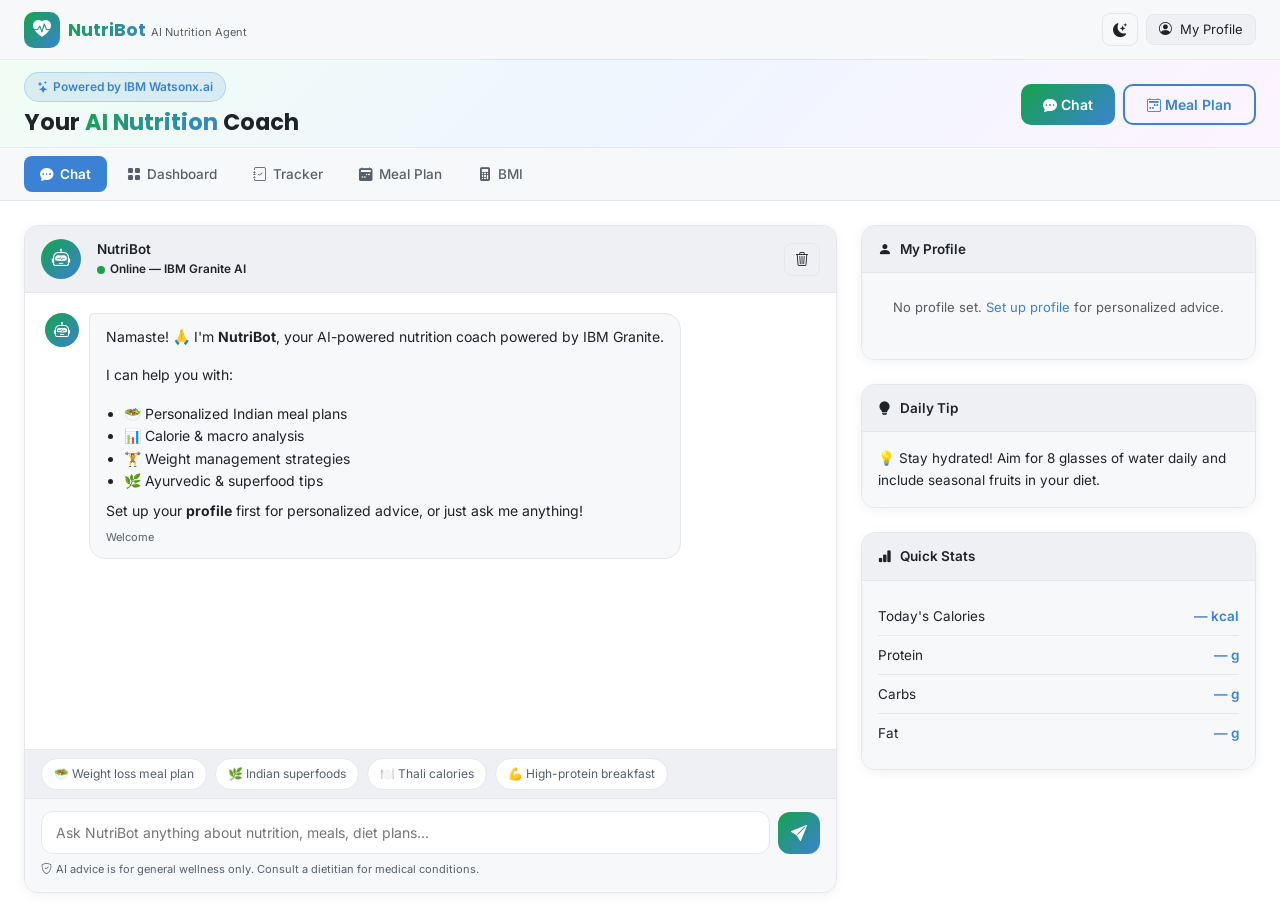
==== commit 2471455b: "Improved Tracker" ====
--- a/templates/index.html
+++ b/templates/index.html
@@ -52,31 +52,21 @@
       <button class="nav-link-btn" onclick="showTab('tracker')"><i class="bi bi-journal-check me-2"></i>Meal Tracker</button>
       <button class="nav-link-btn" onclick="showTab('planner')"><i class="bi bi-calendar2-week-fill me-2"></i>Meal Planner</button>
       <button class="nav-link-btn" onclick="showTab('bmi')"><i class="bi bi-calculator-fill me-2"></i>BMI Calculator</button>
-      <button class="nav-link-btn" onclick="showTab('family')"><i class="bi bi-people-fill me-2"></i>Family Plan</button>
     </div>
   </div>
 </div>
 
 <!-- ════════════════════ HERO BANNER ════════════════════ -->
-<div class="hero-banner" id="heroBanner">
+<div class="hero-banner hero-banner-compact" id="heroBanner">
   <div class="container-fluid px-4">
-    <div class="row align-items-center gy-3">
-      <div class="col-md-7">
-        <div class="hero-badge mb-2"><i class="bi bi-stars me-1"></i> Powered by IBM Granite AI</div>
-        <h1 class="hero-title">Your Personal<br><span class="hero-accent">AI Nutrition</span> Coach</h1>
-        <p class="hero-sub">Expert Indian nutrition advice, personalized meal plans, calorie tracking, and family diet recommendations — all powered by IBM Watsonx.ai Granite models.</p>
-        <div class="d-flex flex-wrap gap-2 mt-3">
-          <button class="btn btn-primary-custom" onclick="showTab('chat')"><i class="bi bi-chat-dots-fill me-2"></i>Start Chatting</button>
-          <button class="btn btn-outline-custom" onclick="showTab('planner')"><i class="bi bi-calendar2-week me-2"></i>Generate Meal Plan</button>
-        </div>
-      </div>
-      <div class="col-md-5 d-none d-md-flex justify-content-center">
-        <div class="hero-stats-grid">
-          <div class="hero-stat"><span class="stat-num">500+</span><span class="stat-label">Indian Recipes</span></div>
-          <div class="hero-stat"><span class="stat-num">24/7</span><span class="stat-label">AI Support</span></div>
-          <div class="hero-stat"><span class="stat-num">100%</span><span class="stat-label">Personalized</span></div>
-          <div class="hero-stat"><span class="stat-num">Free</span><span class="stat-label">Family Plans</span></div>
-        </div>
+    <div class="d-flex align-items-center justify-content-between flex-wrap gap-2">
+      <div>
+        <div class="hero-badge mb-1"><i class="bi bi-stars me-1"></i> Powered by IBM Watsonx.ai</div>
+        <h1 class="hero-title-compact">Your <span class="hero-accent">AI Nutrition</span> Coach</h1>
+      </div>
+      <div class="d-flex flex-wrap gap-2">
+        <button class="btn btn-primary-custom btn-sm" onclick="showTab('chat')"><i class="bi bi-chat-dots-fill me-1"></i>Chat</button>
+        <button class="btn btn-outline-custom btn-sm" onclick="showTab('planner')"><i class="bi bi-calendar2-week me-1"></i>Meal Plan</button>
       </div>
     </div>
   </div>
@@ -101,9 +91,6 @@
       <button class="tab-btn" id="tab-bmi" onclick="showTab('bmi')">
         <i class="bi bi-calculator-fill"></i><span>BMI</span>
       </button>
-      <button class="tab-btn" id="tab-family" onclick="showTab('family')">
-        <i class="bi bi-people-fill"></i><span>Family</span>
-      </button>
     </div>
   </div>
 </div>
@@ -141,7 +128,6 @@
                   <li>🥗 Personalized Indian meal plans</li>
                   <li>📊 Calorie & macro analysis</li>
                   <li>🏋️ Weight management strategies</li>
-                  <li>👨‍👩‍👧 Family nutrition recommendations</li>
                   <li>🌿 Ayurvedic & superfood tips</li>
                 </ul>
                 <p class="mt-2 mb-0">Set up your <strong>profile</strong> first for personalized advice, or just ask me anything!</p>
@@ -323,7 +309,8 @@
         </div>
       </div>
 
-      <!-- Fiber Tracker -->
+      <!-- Fiber Tracker (commented out) -->
+      <!--
       <div class="col-sm-6 col-lg-4">
         <div class="card-custom">
           <div class="card-header-custom"><span><i class="bi bi-leaf-fill me-2"></i>Fiber Intake</span></div>
@@ -340,6 +327,7 @@
           </div>
         </div>
       </div>
+      -->
 
       <!-- Quick Analyze -->
       <div class="col-lg-4">
@@ -654,10 +642,10 @@
               <div class="col-6">
                 <label class="form-label">Macro Split</label>
                 <select class="form-select" id="bmi-split">
-                  <option value="balanced">Balanced (50/25/25)</option>
-                  <option value="high_protein">High Protein (30/40/30)</option>
-                  <option value="low_carb">Low Carb (25/35/40)</option>
-                  <option value="keto">Keto (5/30/65)</option>
+                  <option value="balanced">Balanced</option>
+                  <option value="high_protein">High Protein</option>
+                  <option value="low_carb">Low Carb</option>
+                  <option value="keto">Keto</option>
                 </select>
               </div>
               <div class="col-12">
@@ -754,61 +742,6 @@
     </div>
   </div>
 
-  <!-- ── FAMILY PLAN TAB ───────────────────────────────── -->
-  <div id="tab-content-family" class="tab-content-panel">
-    <div class="section-header">
-      <h2 class="section-title"><i class="bi bi-people-fill me-2"></i>Family Nutrition Planner</h2>
-      <p class="section-sub">Create personalized nutrition plans for every family member</p>
-    </div>
-    <div class="row g-4">
-      <div class="col-lg-5">
-        <div class="card-custom">
-          <div class="card-header-custom">
-            <span><i class="bi bi-person-plus-fill me-2"></i>Family Members</span>
-            <button class="btn btn-sm btn-primary-custom" onclick="addFamilyMember()"><i class="bi bi-plus-lg"></i></button>
-          </div>
-          <div class="card-body-custom p-3">
-            <div id="familyMembersList">
-              <!-- Members added dynamically -->
-            </div>
-            <button class="btn btn-outline-secondary w-100 mt-2" onclick="addFamilyMember()">
-              <i class="bi bi-plus-circle me-2"></i>Add Family Member
-            </button>
-            <hr/>
-            <div class="mb-3">
-              <label class="form-label">Family Cuisine Preference</label>
-              <select class="form-select" id="family-cuisine">
-                <option value="Indian">Indian (Mixed)</option>
-                <option value="North Indian">North Indian</option>
-                <option value="South Indian">South Indian</option>
-                <option value="Gujarati">Gujarati</option>
-              </select>
-            </div>
-            <button class="btn btn-primary-custom w-100" onclick="generateFamilyPlan()" id="familyPlanBtn">
-              <span id="familyBtn-text"><i class="bi bi-magic me-2"></i>Generate Family Plan</span>
-              <span id="familyBtn-spinner" class="d-none"><div class="spinner-border spinner-border-sm"></div> Generating...</span>
-            </button>
-          </div>
-        </div>
-      </div>
-
-      <div class="col-lg-7">
-        <div class="card-custom">
-          <div class="card-header-custom">
-            <span><i class="bi bi-people-fill me-2"></i>Family Nutrition Plan</span>
-            <button class="btn btn-sm btn-ghost" id="copyFamilyBtn" onclick="copyFamilyPlan()" style="display:none"><i class="bi bi-clipboard"></i></button>
-          </div>
-          <div class="card-body-custom p-4" id="familyPlanContent">
-            <div class="empty-state">
-              <i class="bi bi-people"></i>
-              <p>Add family members and generate your personalized family plan</p>
-              <small>Supports children, teens, adults, and seniors</small>
-            </div>
-          </div>
-        </div>
-      </div>
-    </div>
-  </div>
 
 </main>
 
--- a/static/css/style.css
+++ b/static/css/style.css
@@ -128,6 +128,17 @@
   position: relative;
 }
 
+.hero-banner-compact {
+  padding: 12px 0 10px;
+}
+
+.hero-title-compact {
+  font-size: clamp(1.1rem, 2.5vw, 1.4rem);
+  font-weight: 700; line-height: 1.3;
+  color: var(--text);
+  margin: 2px 0 0;
+}
+
 [data-bs-theme="dark"] .hero-banner {
   background: linear-gradient(135deg, #0a1f0f 0%, #0a1628 50%, #130a1f 100%);
 }
@@ -556,26 +567,10 @@
 .result-box h1,h2,h3 { font-size: 1rem; }
 
 /* Meal plan content */
-#mealPlanContent .plan-text, #familyPlanContent .plan-text {
+#mealPlanContent .plan-text {
   white-space: pre-wrap;
   line-height: 1.7; font-size: 14px;
 }
-
-/* ══════════════════════════════════════════════
-   FAMILY MEMBERS LIST
-   ══════════════════════════════════════════════ */
-.family-member-card {
-  background: var(--surface-2);
-  border: 1px solid var(--border);
-  border-radius: 10px; padding: 12px;
-  margin-bottom: 10px; position: relative;
-  animation: fadeIn 0.3s ease;
-}
-.family-member-header {
-  display: flex; justify-content: space-between; align-items: center;
-  margin-bottom: 10px;
-}
-.family-member-title { font-weight: 600; font-size: 14px; }
 
 /* ══════════════════════════════════════════════
    DAILY TARGETS PANEL
